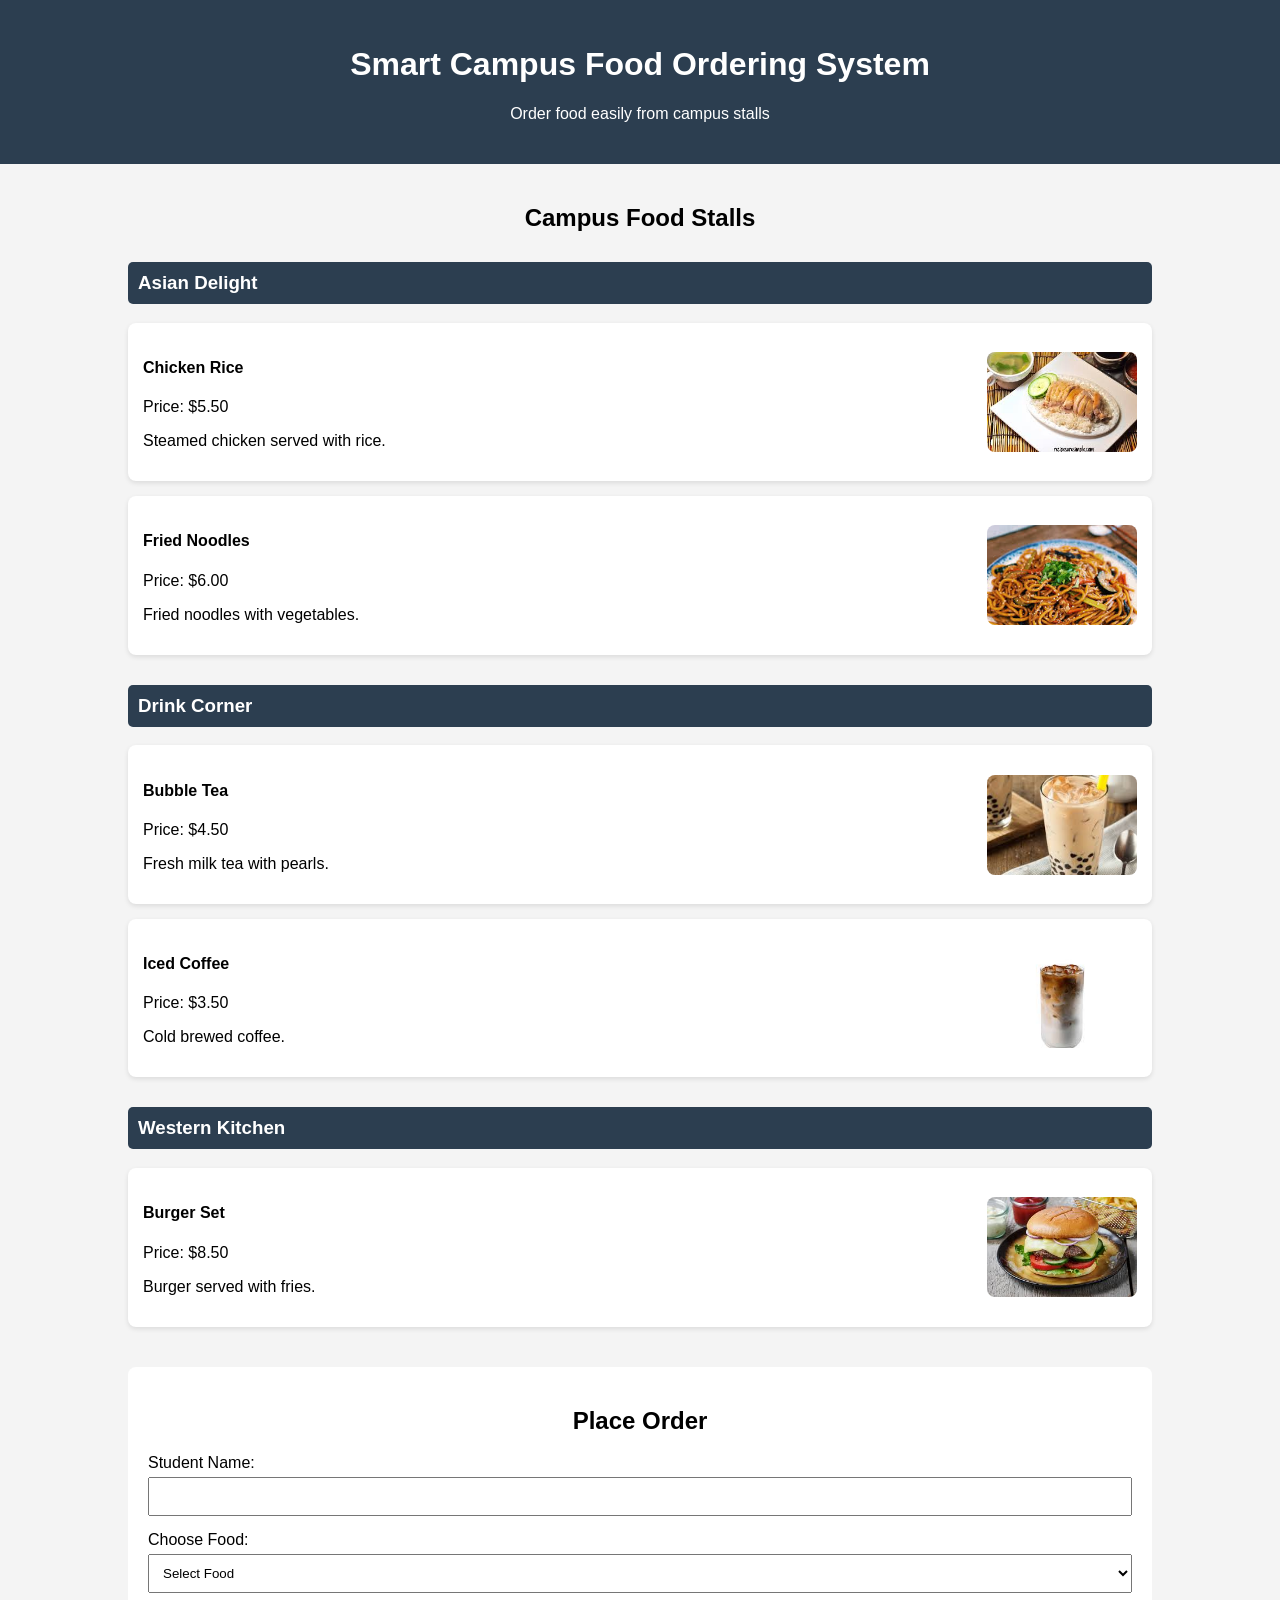
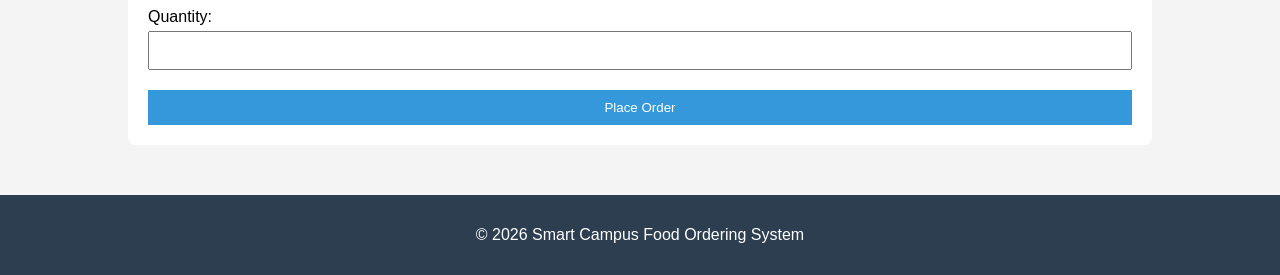
==== smart-campus-food-ordering/index.html @ 27959088 "browse_menu" ====
<!DOCTYPE html>
<html lang="en">
<head>
    <meta charset="UTF-8">
    <meta name="viewport" content="width=device-width, initial-scale=1.0">
    <title>Smart Campus Food Ordering System</title>
    <link rel="stylesheet" href="style.css">
</head>
<body>

    <header>
        <h1>Smart Campus Food Ordering System</h1>
        <p>Order food easily from campus stalls</p>
    </header>

    <main>

        <section class="menu">

            <h2>Campus Food Stalls</h2>

            <h3 class="stall-title">Asian Delight</h3>

            <div class="food-item">
                <div class="food-text">
                    <h4>Chicken Rice</h4>
                    <p>Price: $5.50</p>
                   <p>Steamed chicken served with rice.</p>
                </div>

                <img src="images/chicken-rice.jpg" alt="Chicken Rice">
            </div>

            <div class="food-item">
                <div class="food-text">
                    <h4>Fried Noodles</h4>
                    <p>Price: $6.00</p>
                    <p>Fried noodles with vegetables.</p>
                </div>

                <img src="images/fried-noodles.jpg" alt="Fried Noodles">
           </div>


            <h3 class="stall-title">Drink Corner</h3>

            <div class="food-item">
                <div class="food-text">
                    <h4>Bubble Tea</h4>
                    <p>Price: $4.50</p>
                    <p>Fresh milk tea with pearls.</p>
                </div>

                <img src="images/bubble-tea.jpg" alt="Bubble Tea">
            </div>

            <div class="food-item">
                <div class="food-text">
                    <h4>Iced Coffee</h4>
                    <p>Price: $3.50</p>
                    <p>Cold brewed coffee.</p>
                </div>

                <img src="images/iced-coffee.jpg" alt="Iced Coffee">
            </div>


            <h3 class="stall-title">Western Kitchen</h3>

            <div class="food-item">
                <div class="food-text">
                    <h4>Burger Set</h4>
                    <p>Price: $8.50</p>
                    <p>Burger served with fries.</p>
                </div>

                <img src="images/burger.jpg" alt="Burger">
            </div>

        </section>

        <section class="order-form">
            <h2>Place Order</h2>

            <form name="orderForm" onsubmit="return validateForm()">

                <label for="name">Student Name:</label>
                <input type="text" name="name" id="name">

                <label for="food">Choose Food:</label>
                <select name="food" id="food">
                    <option value="">Select Food</option>
                    <option value="Chicken Rice">Chicken Rice</option>
                    <option value="Fried Noodles">Fried Noodles</option>
                    <option value="Bubble Tea">Bubble Tea</option>
                </select>

                <label for="quantity">Quantity:</label>
                <input type="number" name="quantity" id="quantity">

                <input type="submit" value="Place Order">

            </form>
        </section>

    </main>

    <footer>
        <p>&copy; 2026 Smart Campus Food Ordering System</p>
    </footer>

    <script src="script.js"></script>

</body>
</html>
---- smart-campus-food-ordering/style.css ----
body {
    font-family: Arial, sans-serif;
    margin: 0;
    background-color: #f4f4f4;
}

header {
    background-color: #2c3e50;
    color: white;
    text-align: center;
    padding: 25px;
}

main {
    width: 80%;
    margin: auto;
    padding: 20px;
}

h2 {
    text-align: center;
}

.menu {
    margin-bottom: 40px;
}

.stall-title {
    background-color: #2c3e50;
    color: white;
    padding: 10px;
    border-radius: 5px;
    margin-top: 30px;
}

.food-item {
    background-color: white;
    border-radius: 8px;
    padding: 15px;
    margin-bottom: 15px;
    box-shadow: 0 2px 5px rgba(0,0,0,0.1);

    display: flex;
    justify-content: space-between;
    align-items: center;
}


.food-item img {
    width: 150px;
    height: 100px;
    object-fit: cover;
    border-radius: 8px;
    margin-left: 20px;
}

.order-form {
    background-color: white;
    padding: 20px;
    border-radius: 8px;
}

label {
    display: block;
    margin-top: 15px;
}

input,
select {
    width: 100%;
    padding: 10px;
    margin-top: 5px;
    box-sizing: border-box;
}

input[type="submit"] {
    margin-top: 20px;
    background-color: #3498db;
    color: white;
    border: none;
    cursor: pointer;
}

input[type="submit"]:hover {
    background-color: #2980b9;
}

footer {
    background-color: #2c3e50;
    color: white;
    text-align: center;
    padding: 15px;
    margin-top: 30px;
}
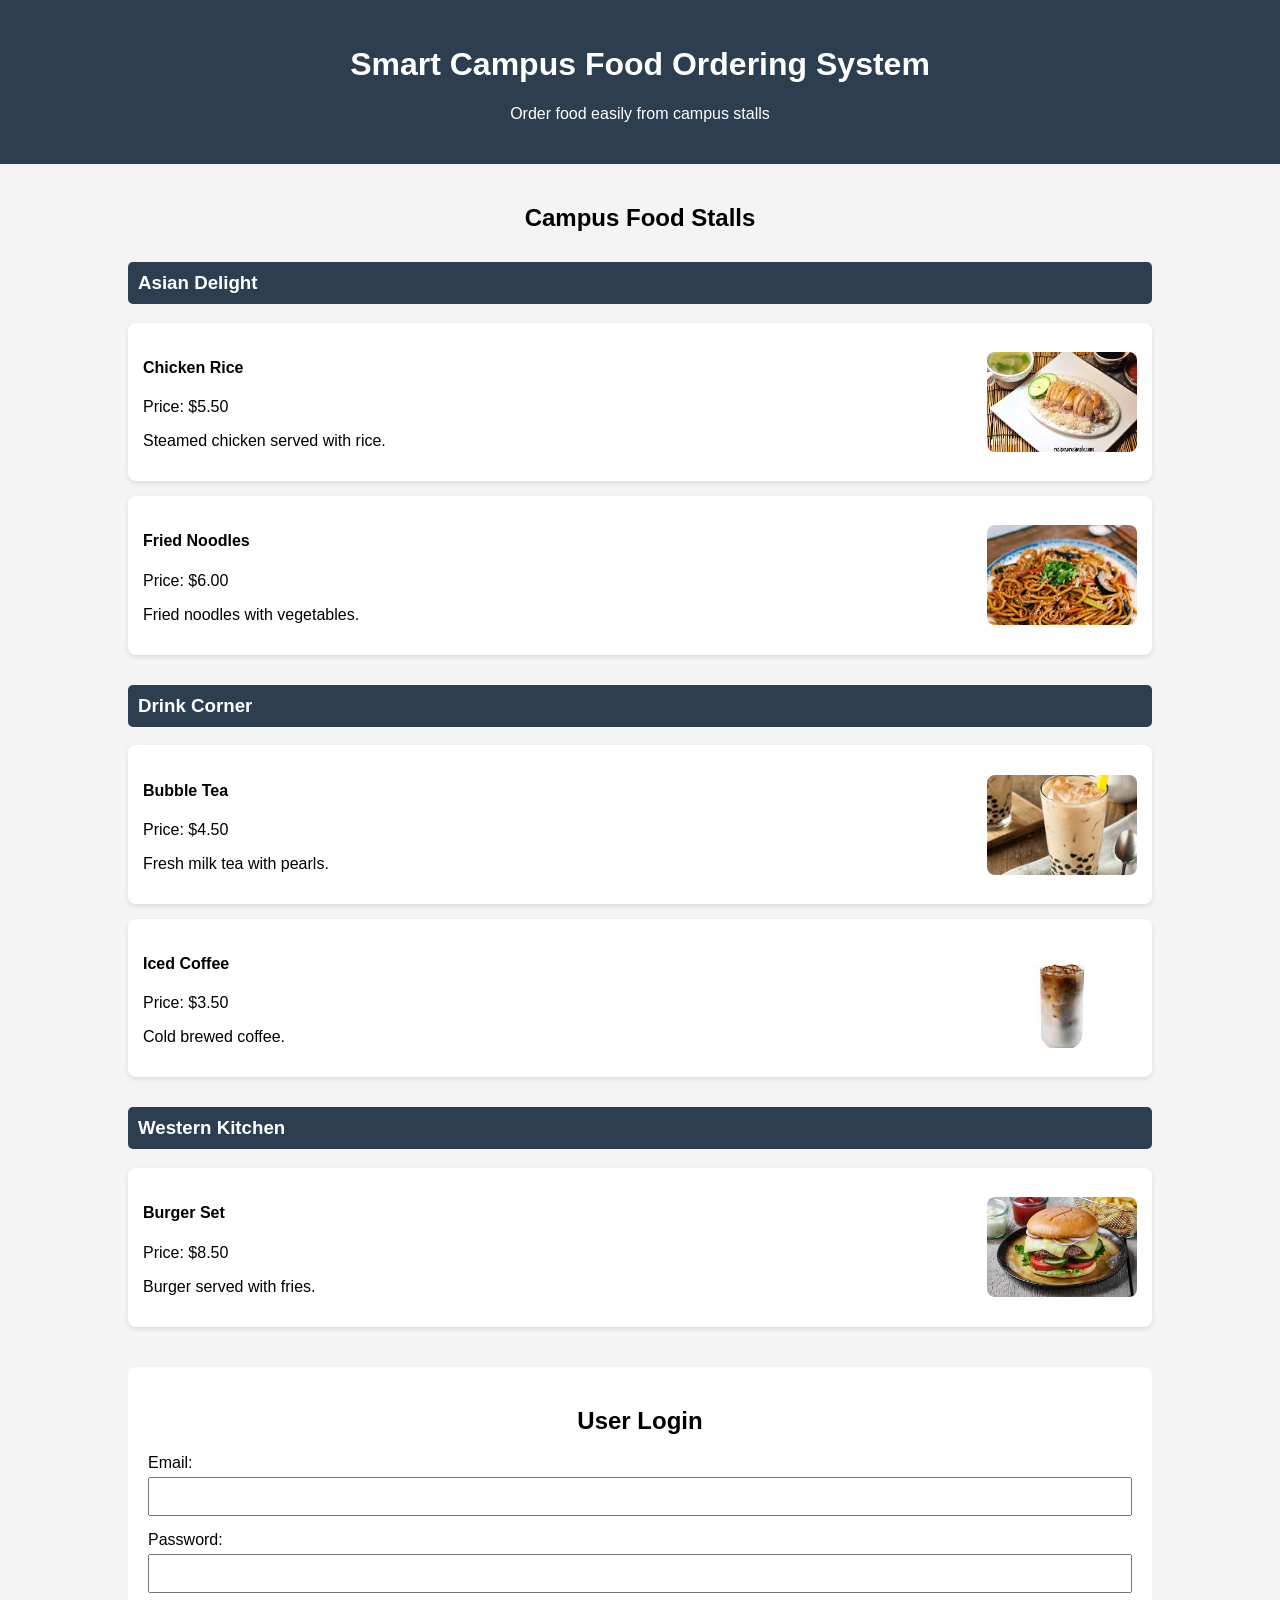
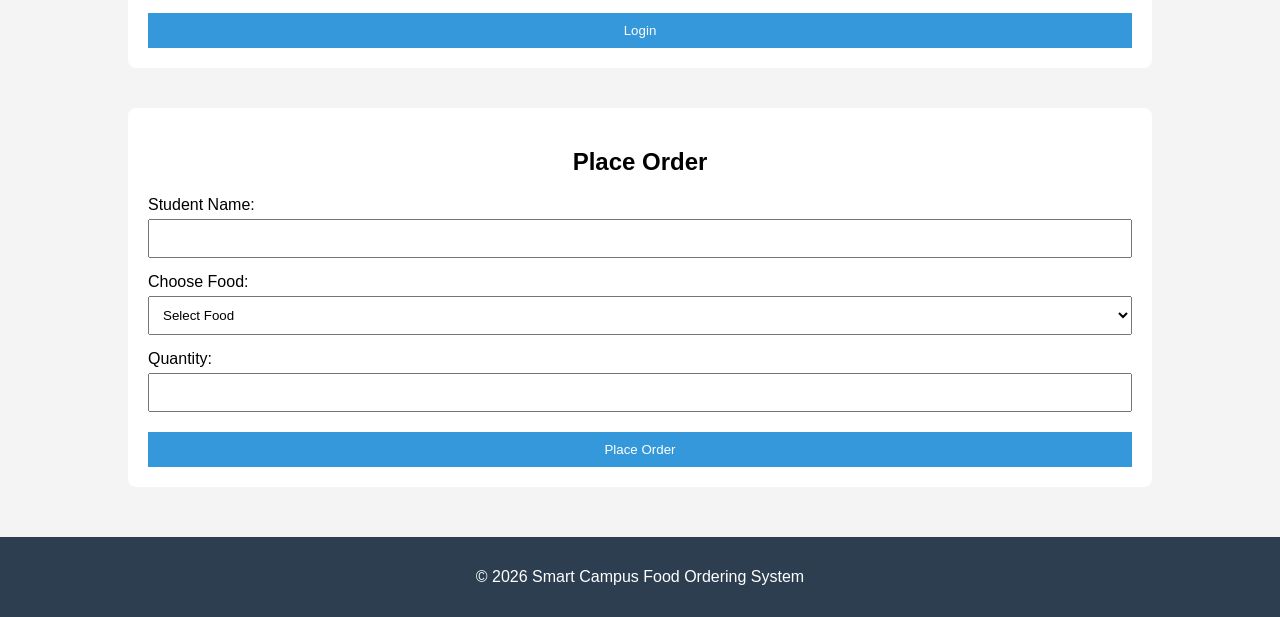
==== commit ba8cedc5: "adding user login form" ====
--- a/smart-campus-food-ordering/index.html
+++ b/smart-campus-food-ordering/index.html
@@ -79,6 +79,22 @@
 
         </section>
 
+        <section class="login-form">
+            <h2>User Login</h2>
+
+            <form name="loginForm" onsubmit="return validateLogin()">
+
+                <label for="email">Email:</label>
+                <input type="email" name="email" id="email">
+
+                <label for="password">Password:</label>
+                <input type="password" name="password" id="password">
+
+                <input type="submit" value="Login">
+
+            </form>
+        </section>
+        
         <section class="order-form">
             <h2>Place Order</h2>
 
@@ -93,6 +109,8 @@
                     <option value="Chicken Rice">Chicken Rice</option>
                     <option value="Fried Noodles">Fried Noodles</option>
                     <option value="Bubble Tea">Bubble Tea</option>
+                    <option value="Iced Coffee">Iced Coffee</option>
+                    <option value="Burger Set">Burger Set</option>
                 </select>
 
                 <label for="quantity">Quantity:</label>
--- a/smart-campus-food-ordering/style.css
+++ b/smart-campus-food-ordering/style.css
@@ -91,4 +91,12 @@
     text-align: center;
     padding: 15px;
     margin-top: 30px;
+}
+
+.login-form {
+    background-color: white;
+    padding: 20px;
+    border-radius: 8px;
+    margin-top: 40px;
+    margin-bottom: 40px;
 }
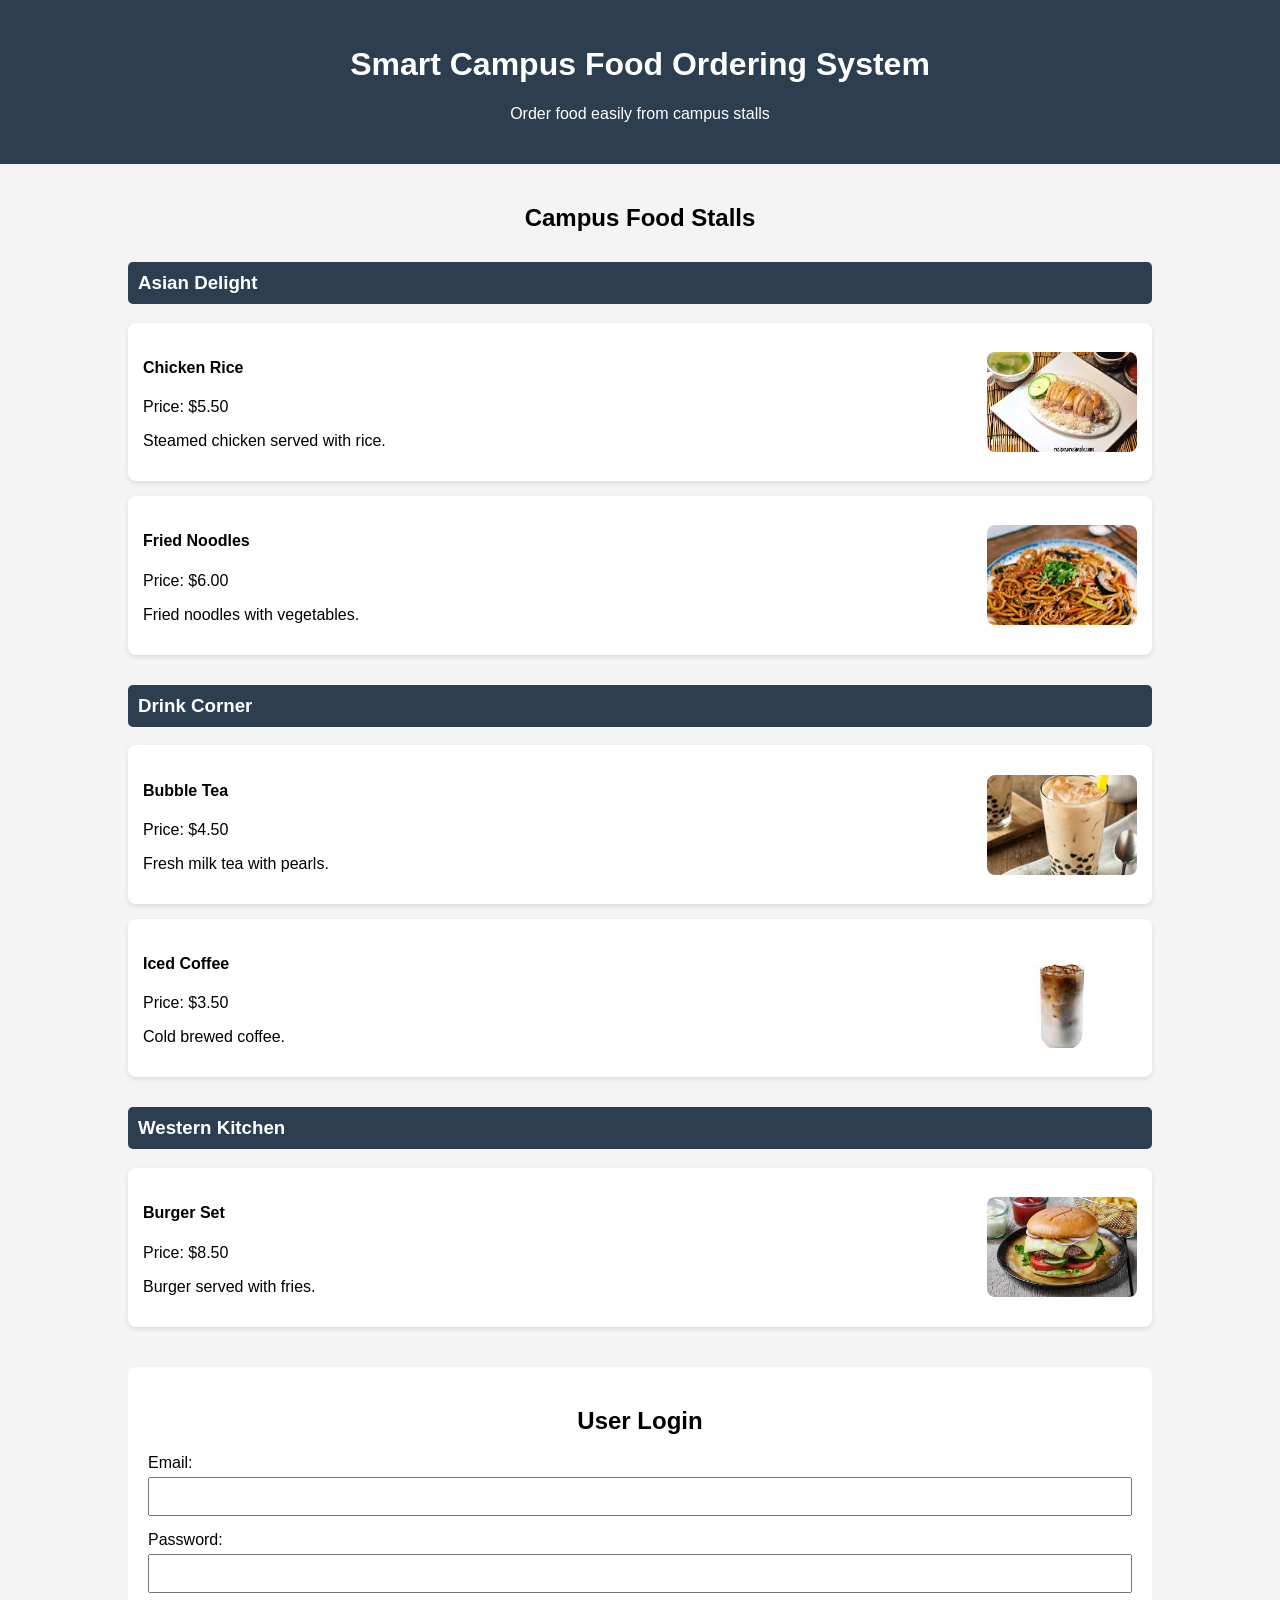
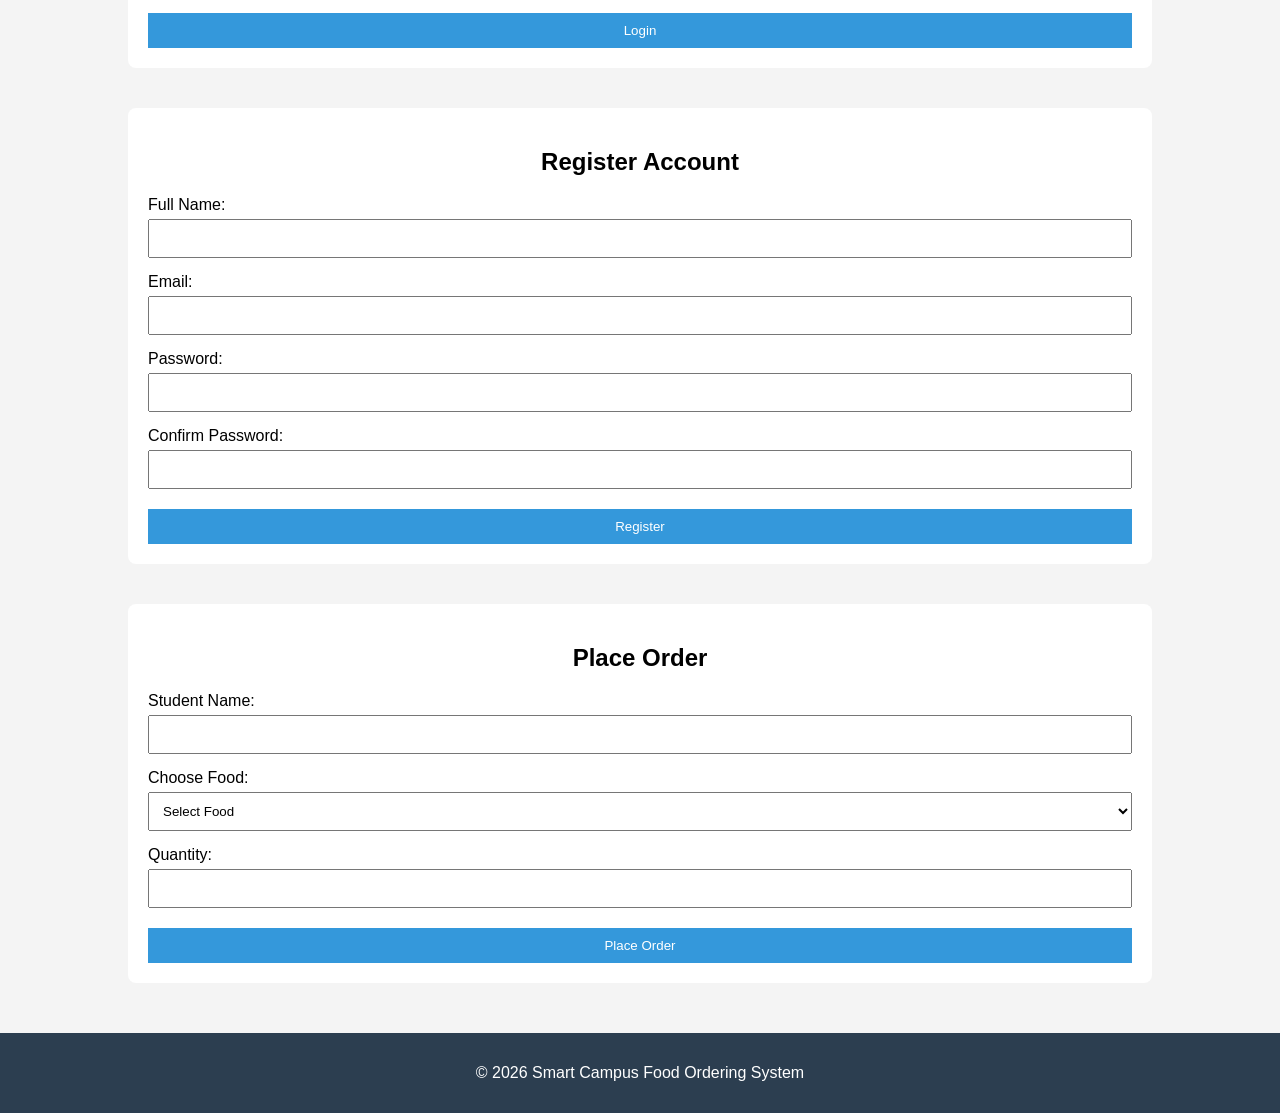
==== commit e282c681: "adding register form" ====
--- a/smart-campus-food-ordering/index.html
+++ b/smart-campus-food-ordering/index.html
@@ -94,6 +94,28 @@
 
             </form>
         </section>
+
+        <section class="register-form">
+            <h2>Register Account</h2>
+
+            <form name="registerForm" onsubmit="return validateRegister()">
+
+                <label for="registerName">Full Name:</label>
+                <input type="text" name="registerName" id="registerName">
+
+                <label for="registerEmail">Email:</label>
+                <input type="email" name="registerEmail" id="registerEmail">
+
+                <label for="registerPassword">Password:</label>
+                <input type="password" name="registerPassword" id="registerPassword">
+
+                <label for="confirmPassword">Confirm Password:</label>
+                <input type="password" name="confirmPassword" id="confirmPassword">
+
+                <input type="submit" value="Register">
+
+            </form>
+        </section>
         
         <section class="order-form">
             <h2>Place Order</h2>
--- a/smart-campus-food-ordering/style.css
+++ b/smart-campus-food-ordering/style.css
@@ -99,4 +99,12 @@
     border-radius: 8px;
     margin-top: 40px;
     margin-bottom: 40px;
+}
+
+.register-form {
+    background-color: white;
+    padding: 20px;
+    border-radius: 8px;
+    margin-top: 40px;
+    margin-bottom: 40px;
 }
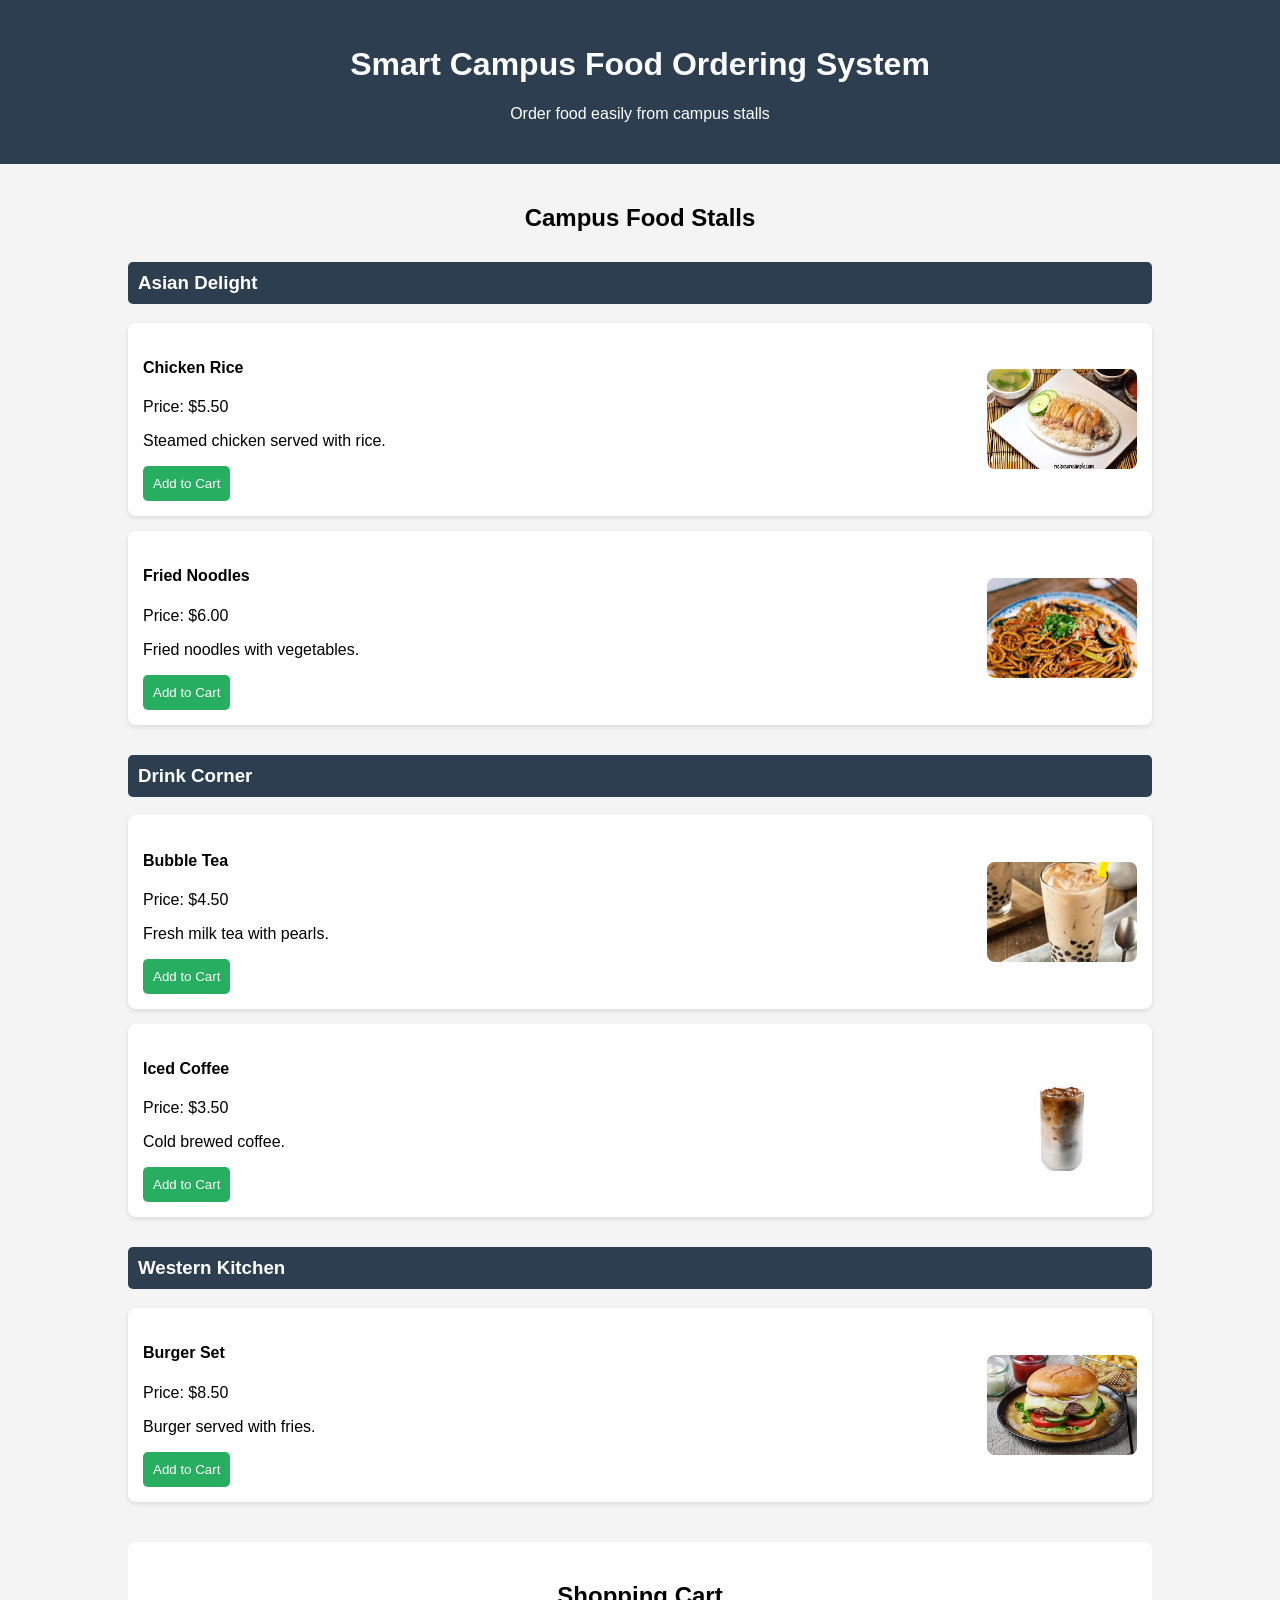
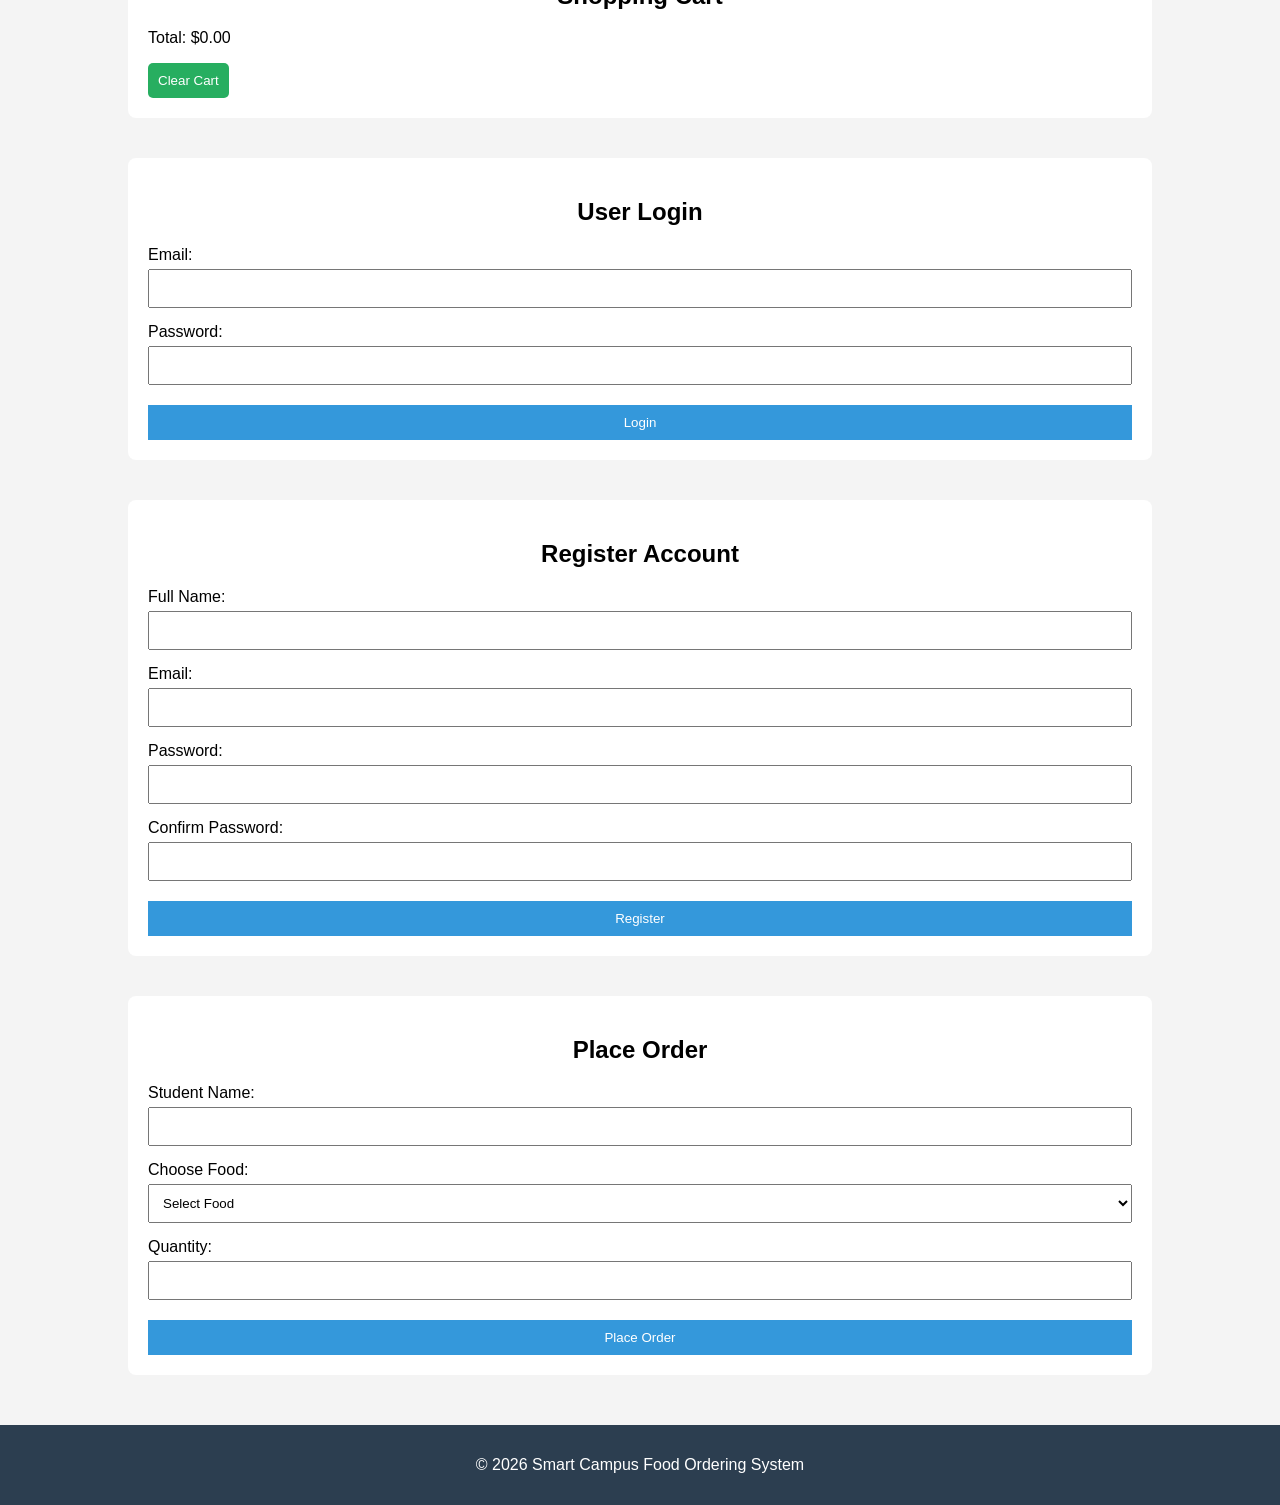
==== commit b587965f: "add cart" ====
--- a/smart-campus-food-ordering/index.html
+++ b/smart-campus-food-ordering/index.html
@@ -26,6 +26,7 @@
                     <h4>Chicken Rice</h4>
                     <p>Price: $5.50</p>
                    <p>Steamed chicken served with rice.</p>
+                   <button type="button" onclick="addToCart('Chicken Rice', 5.50)">Add to Cart</button>
                 </div>
 
                 <img src="images/chicken-rice.jpg" alt="Chicken Rice">
@@ -36,6 +37,7 @@
                     <h4>Fried Noodles</h4>
                     <p>Price: $6.00</p>
                     <p>Fried noodles with vegetables.</p>
+                    <button onclick="addToCart('Fried Noodles', 6.00)">Add to Cart</button>
                 </div>
 
                 <img src="images/fried-noodles.jpg" alt="Fried Noodles">
@@ -49,6 +51,7 @@
                     <h4>Bubble Tea</h4>
                     <p>Price: $4.50</p>
                     <p>Fresh milk tea with pearls.</p>
+                    <button onclick="addToCart('Bubble Tea', 4.50)">Add to Cart</button>
                 </div>
 
                 <img src="images/bubble-tea.jpg" alt="Bubble Tea">
@@ -59,6 +62,7 @@
                     <h4>Iced Coffee</h4>
                     <p>Price: $3.50</p>
                     <p>Cold brewed coffee.</p>
+                    <button onclick="addToCart('Iced Coffee', 3.50)">Add to Cart</button>
                 </div>
 
                 <img src="images/iced-coffee.jpg" alt="Iced Coffee">
@@ -72,11 +76,21 @@
                     <h4>Burger Set</h4>
                     <p>Price: $8.50</p>
                     <p>Burger served with fries.</p>
+                    <button onclick="addToCart('Burger Set', 8.50)">Add to Cart</button>
                 </div>
 
                 <img src="images/burger.jpg" alt="Burger">
             </div>
+        </section>
 
+        <section class="cart-section">
+            <h2>Shopping Cart</h2>
+
+            <ul id="cartList"></ul>
+
+            <p id="totalPrice">Total: $0.00</p>
+
+            <button onclick="clearCart()">Clear Cart</button>
         </section>
 
         <section class="login-form">
--- a/smart-campus-food-ordering/style.css
+++ b/smart-campus-food-ordering/style.css
@@ -107,4 +107,38 @@
     border-radius: 8px;
     margin-top: 40px;
     margin-bottom: 40px;
-}+}
+
+.cart-section {
+    background-color: white;
+    padding: 20px;
+    border-radius: 8px;
+    margin-top: 40px;
+    margin-bottom: 40px;
+}
+
+.cart-section ul {
+    list-style-type: none;
+    padding: 0;
+}
+
+.cart-section li {
+    padding: 8px;
+    border-bottom: 1px solid #ddd;
+}
+
+.cart-section button,
+.food-item button {
+    background-color: #27ae60;
+    color: white;
+    border: none;
+    padding: 10px;
+    border-radius: 5px;
+    cursor: pointer;
+}
+
+.cart-section button:hover,
+.food-item button:hover {
+    background-color: #1e8449;
+}
+
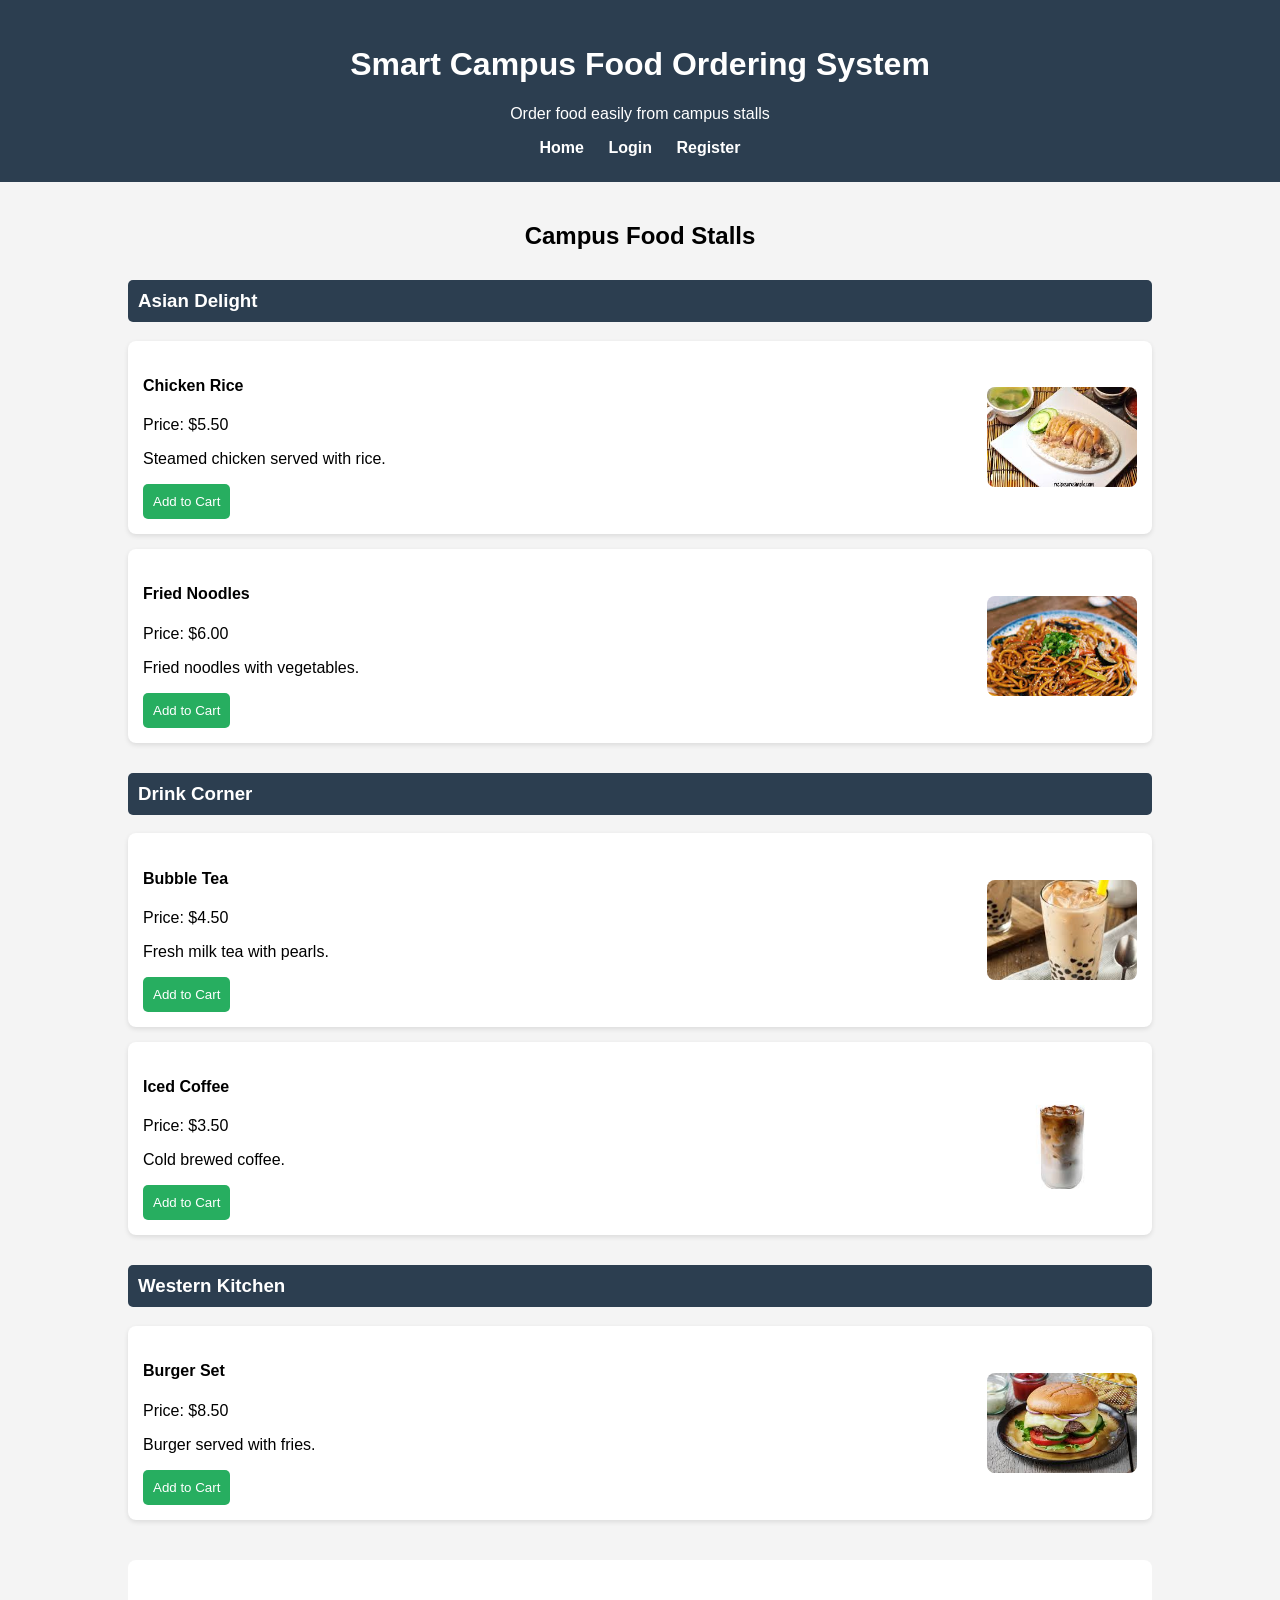
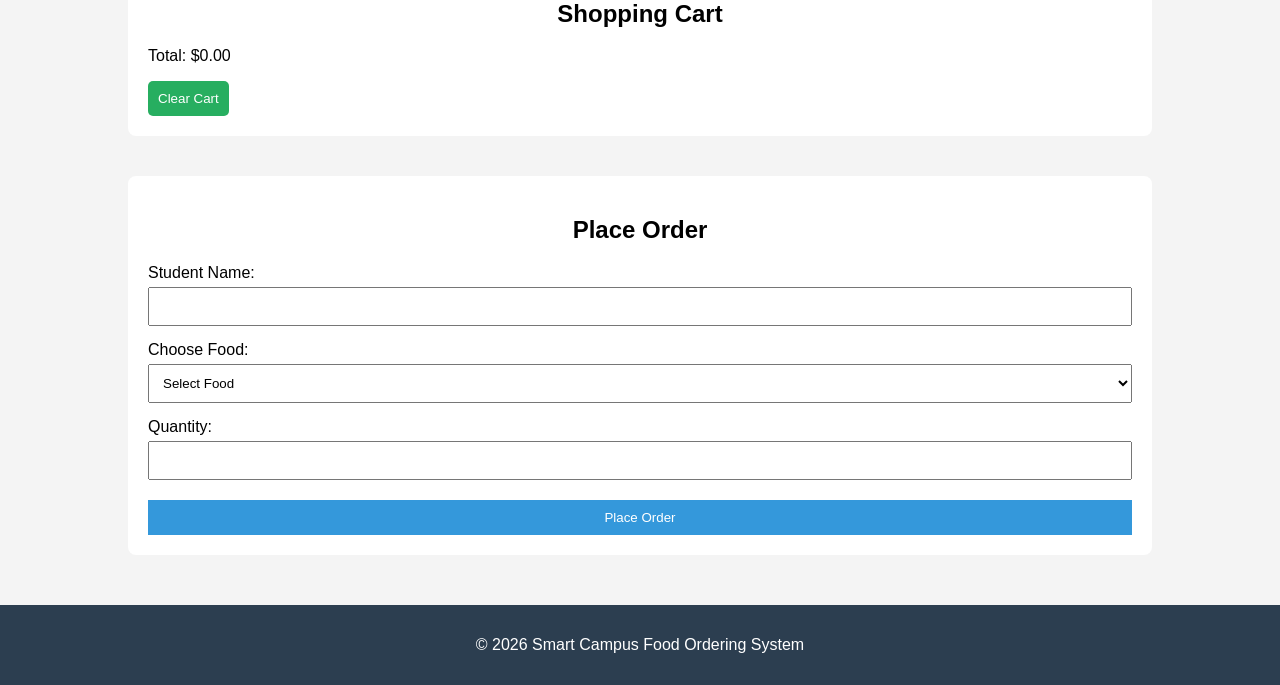
==== commit b0b2062d: "create login and register page" ====
--- a/smart-campus-food-ordering/index.html
+++ b/smart-campus-food-ordering/index.html
@@ -11,6 +11,11 @@
     <header>
         <h1>Smart Campus Food Ordering System</h1>
         <p>Order food easily from campus stalls</p>
+        <nav>
+            <a href="index.html">Home</a>
+            <a href="login.html">Login</a>
+            <a href="register.html">Register</a>
+        </nav>
     </header>
 
     <main>
@@ -93,43 +98,6 @@
             <button onclick="clearCart()">Clear Cart</button>
         </section>
 
-        <section class="login-form">
-            <h2>User Login</h2>
-
-            <form name="loginForm" onsubmit="return validateLogin()">
-
-                <label for="email">Email:</label>
-                <input type="email" name="email" id="email">
-
-                <label for="password">Password:</label>
-                <input type="password" name="password" id="password">
-
-                <input type="submit" value="Login">
-
-            </form>
-        </section>
-
-        <section class="register-form">
-            <h2>Register Account</h2>
-
-            <form name="registerForm" onsubmit="return validateRegister()">
-
-                <label for="registerName">Full Name:</label>
-                <input type="text" name="registerName" id="registerName">
-
-                <label for="registerEmail">Email:</label>
-                <input type="email" name="registerEmail" id="registerEmail">
-
-                <label for="registerPassword">Password:</label>
-                <input type="password" name="registerPassword" id="registerPassword">
-
-                <label for="confirmPassword">Confirm Password:</label>
-                <input type="password" name="confirmPassword" id="confirmPassword">
-
-                <input type="submit" value="Register">
-
-            </form>
-        </section>
         
         <section class="order-form">
             <h2>Place Order</h2>
--- a/smart-campus-food-ordering/style.css
+++ b/smart-campus-food-ordering/style.css
@@ -142,3 +142,17 @@
     background-color: #1e8449;
 }
 
+nav {
+    margin-top: 15px;
+}
+
+nav a {
+    color: white;
+    text-decoration: none;
+    margin: 0 10px;
+    font-weight: bold;
+}
+
+nav a:hover {
+    text-decoration: underline;
+}
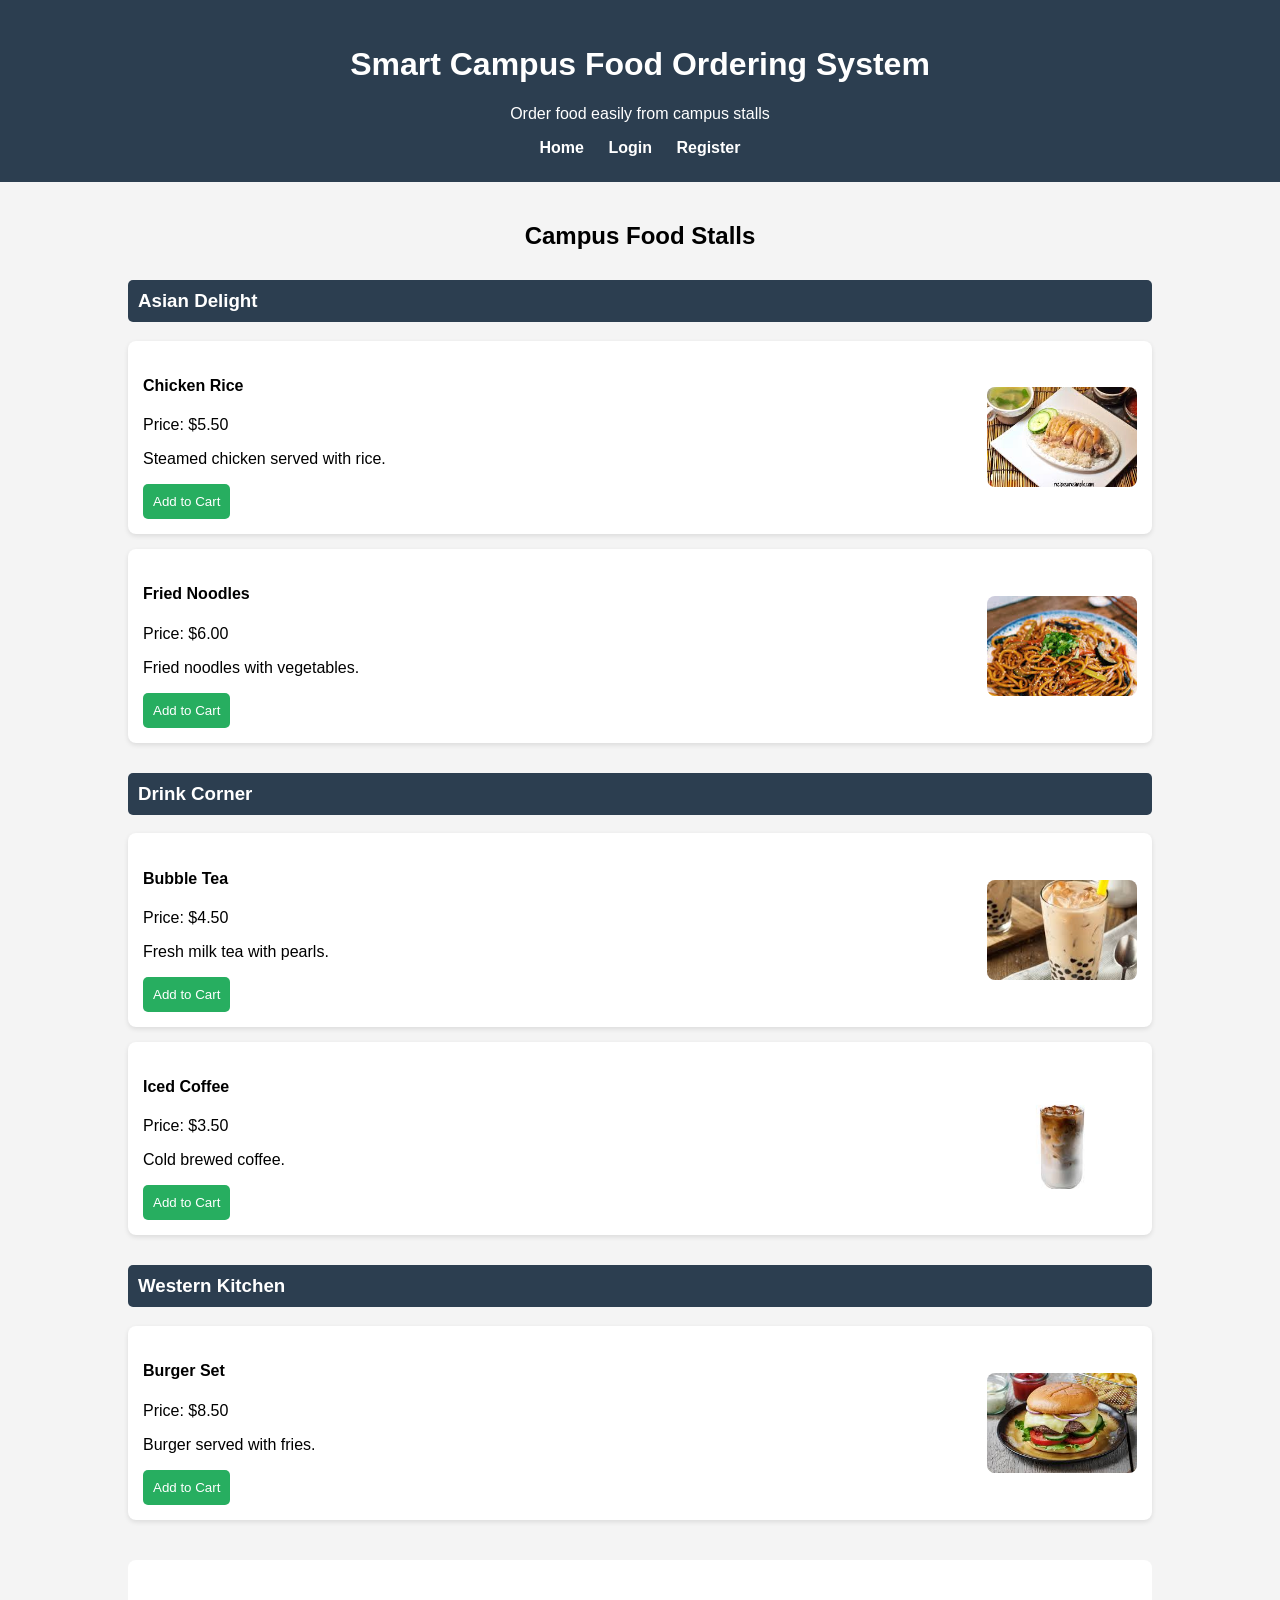
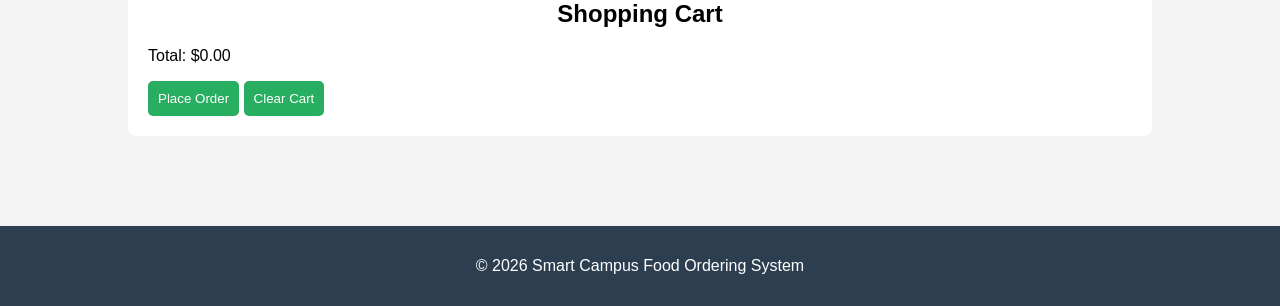
==== commit 41536024: "update cart-section" ====
--- a/smart-campus-food-ordering/index.html
+++ b/smart-campus-food-ordering/index.html
@@ -95,35 +95,10 @@
 
             <p id="totalPrice">Total: $0.00</p>
 
+            <button onclick="checkout()">Place Order</button>
             <button onclick="clearCart()">Clear Cart</button>
         </section>
 
-        
-        <section class="order-form">
-            <h2>Place Order</h2>
-
-            <form name="orderForm" onsubmit="return validateForm()">
-
-                <label for="name">Student Name:</label>
-                <input type="text" name="name" id="name">
-
-                <label for="food">Choose Food:</label>
-                <select name="food" id="food">
-                    <option value="">Select Food</option>
-                    <option value="Chicken Rice">Chicken Rice</option>
-                    <option value="Fried Noodles">Fried Noodles</option>
-                    <option value="Bubble Tea">Bubble Tea</option>
-                    <option value="Iced Coffee">Iced Coffee</option>
-                    <option value="Burger Set">Burger Set</option>
-                </select>
-
-                <label for="quantity">Quantity:</label>
-                <input type="number" name="quantity" id="quantity">
-
-                <input type="submit" value="Place Order">
-
-            </form>
-        </section>
 
     </main>
 
